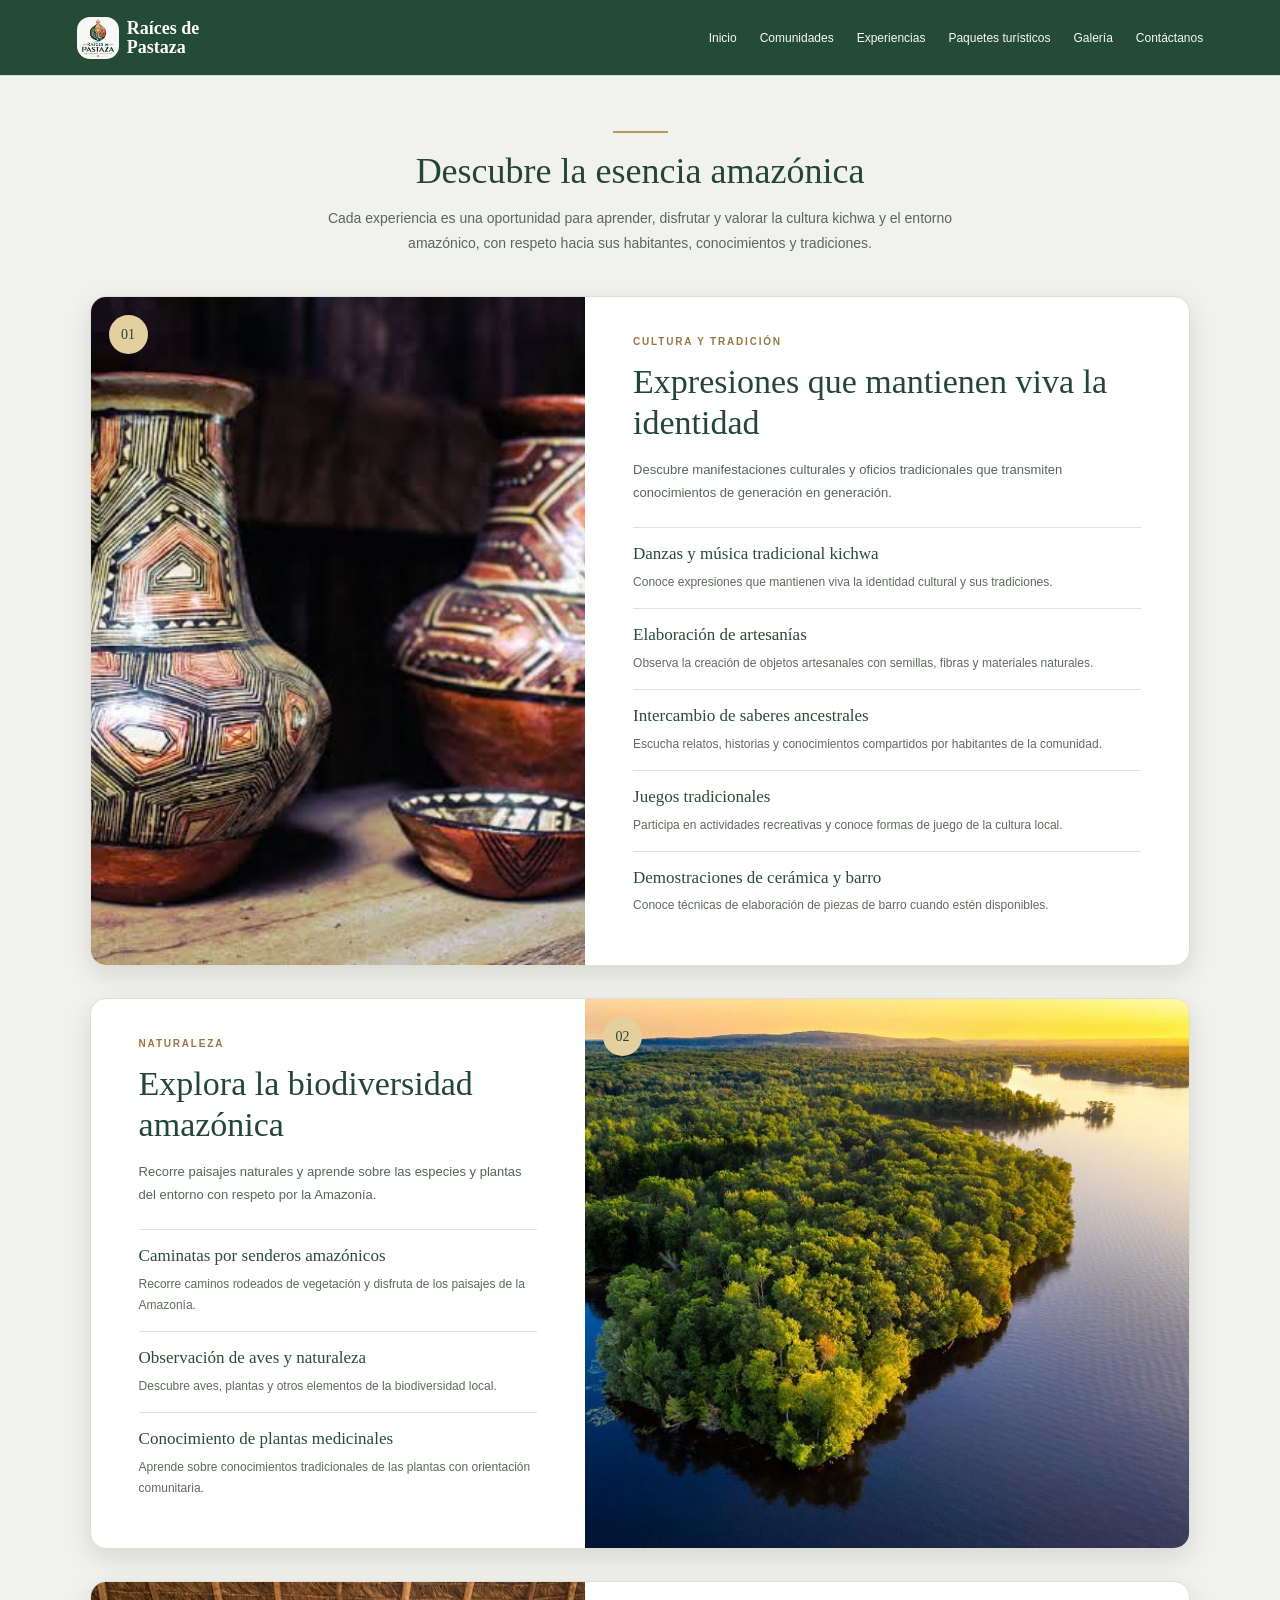
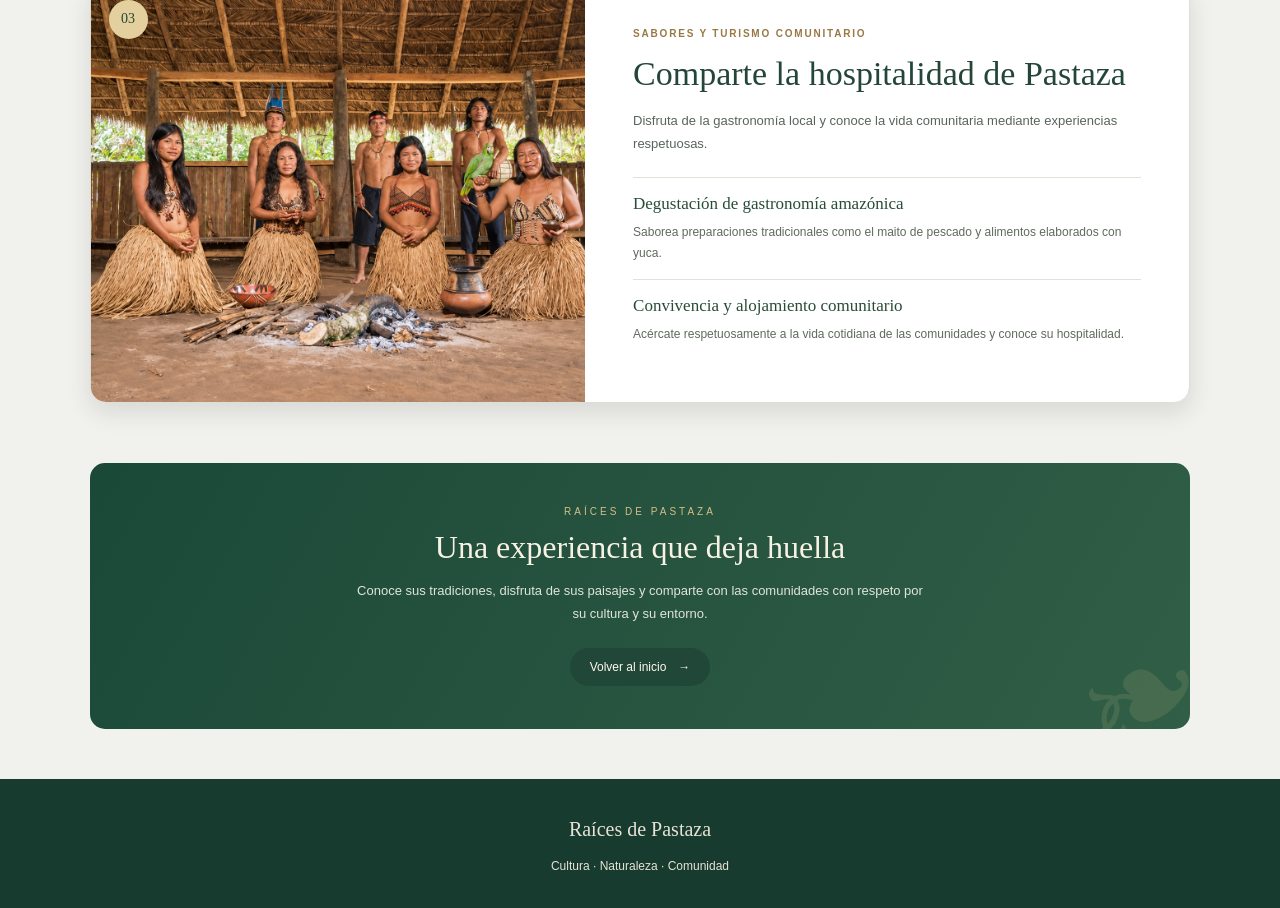
==== Experiencias.html @ 9f5f2a7f "Add files via upload" ====
<!DOCTYPE html>
<html lang="es">
<head>
    <meta charset="UTF-8">
    <meta name="viewport" content="width=device-width, initial-scale=1.0">
        <link rel="icon" type="image/png" href="img/logo de la campaña.jpg">

    <title>Experiencias | Raíces de Pastaza</title>

    <link rel="stylesheet" href="experiencias.css">
</head>

<body>

    <!-- NAVEGACIÓN -->
    <header class="navbar">
        <a href="#inicio" class="logo">
            <img src="img/logo de la campaña.jpg" class="logo-icon"></img>
            <span>Raíces de<br>Pastaza</span>
        </a>

        <nav class="menu">
            <a href="index.html">Inicio</a>
            <a href="Comunidades.html">Comunidades</a>
            <a href="Experiencias.html">Experiencias</a>
            <a href="PaquetesTuristicos.html">Paquetes turísticos</a>
            <a href="Galeria.html">Galería</a>
            <a href="Contactanos.html">Contáctanos</a>
        </nav>
    </header>


    <main>
        <!-- =========================
             PRESENTACIÓN
        ========================== -->
        <section class="intro-experiencias">

            <span class="linea-decorativa"></span>

            <h2>Descubre la esencia amazónica</h2>

            <p>
                Cada experiencia es una oportunidad para aprender,
                disfrutar y valorar la cultura kichwa y el entorno
                amazónico, con respeto hacia sus habitantes,
                conocimientos y tradiciones.
            </p>

        </section>


<!-- FICHAS DE EXPERIENCIAS: 3 BLOQUES -->
<section class="experiencias-grid" id="lista-experiencias">

    <!-- FICHA 1: CULTURA Y TRADICIÓN - imagen a la izquierda -->
    <article class="experiencia-card">
        <div class="experiencia-foto">
            <img src="img/experiencias para vivir pastaza(2).jpg"
                 alt="Danzas y música tradicional kichwa">
            <span class="experiencia-numero">01</span>
        </div>

        <div class="experiencia-contenido">
            <span class="experiencia-categoria">CULTURA Y TRADICIÓN</span>
            <h2>Expresiones que mantienen viva la identidad</h2>
            <p class="experiencia-resumen">
                Descubre manifestaciones culturales y oficios tradicionales
                que transmiten conocimientos de generación en generación.
            </p>

            <div class="actividad">
                <h3>Danzas y música tradicional kichwa</h3>
                <p>Conoce expresiones que mantienen viva la identidad cultural y sus tradiciones.</p>
            </div>

            <div class="actividad">
                <h3>Elaboración de artesanías</h3>
                <p>Observa la creación de objetos artesanales con semillas, fibras y materiales naturales.</p>
            </div>

            <div class="actividad">
                <h3>Intercambio de saberes ancestrales</h3>
                <p>Escucha relatos, historias y conocimientos compartidos por habitantes de la comunidad.</p>
            </div>

            <div class="actividad">
                <h3>Juegos tradicionales</h3>
                <p>Participa en actividades recreativas y conoce formas de juego de la cultura local.</p>
            </div>

            <div class="actividad">
                <h3>Demostraciones de cerámica y barro</h3>
                <p>Conoce técnicas de elaboración de piezas de barro cuando estén disponibles.</p>
            </div>
        </div>
    </article>


    <!-- FICHA 2: NATURALEZA - imagen a la derecha -->
    <article class="experiencia-card experiencia-invertida">
        <div class="experiencia-foto">
            <img src="img/rio.jpeg"
                 alt="Sendero rodeado de vegetación amazónica">
            <span class="experiencia-numero">02</span>
        </div>

        <div class="experiencia-contenido">
            <span class="experiencia-categoria">NATURALEZA</span>
            <h2>Explora la biodiversidad amazónica</h2>
            <p class="experiencia-resumen">
                Recorre paisajes naturales y aprende sobre las especies
                y plantas del entorno con respeto por la Amazonía.
            </p>

            <div class="actividad">
                <h3>Caminatas por senderos amazónicos</h3>
                <p>Recorre caminos rodeados de vegetación y disfruta de los paisajes de la Amazonía.</p>
            </div>

            <div class="actividad">
                <h3>Observación de aves y naturaleza</h3>
                <p>Descubre aves, plantas y otros elementos de la biodiversidad local.</p>
            </div>

            <div class="actividad">
                <h3>Conocimiento de plantas medicinales</h3>
                <p>Aprende sobre conocimientos tradicionales de las plantas con orientación comunitaria.</p>
            </div>
        </div>
    </article>


    <!-- FICHA 3: SABORES Y CONVIVENCIA - imagen a la izquierda -->
    <article class="experiencia-card">
        <div class="experiencia-foto">
            <img src="img/Retrato ceremonial en una palapa amazónica.png"
                 alt="Maito de pescado y gastronomía amazónica">
            <span class="experiencia-numero">03</span>
        </div>

        <div class="experiencia-contenido">
            <span class="experiencia-categoria">SABORES Y TURISMO COMUNITARIO</span>
            <h2>Comparte la hospitalidad de Pastaza</h2>
            <p class="experiencia-resumen">
                Disfruta de la gastronomía local y conoce la vida comunitaria
                mediante experiencias respetuosas.
            </p>

            <div class="actividad">
                <h3>Degustación de gastronomía amazónica</h3>
                <p>Saborea preparaciones tradicionales como el maito de pescado y alimentos elaborados con yuca.</p>
            </div>

            <div class="actividad">
                <h3>Convivencia y alojamiento comunitario</h3>
                <p>Acércate respetuosamente a la vida cotidiana de las comunidades y conoce su hospitalidad.</p>
            </div>
        </div>
    </article>

</section>



        <!-- =========================
             CIERRE DECORATIVO
        ========================== -->
        <section class="cierre-experiencias">

            <span class="cierre-hoja" aria-hidden="true">❧</span>

            <p class="cierre-etiqueta">
                RAÍCES DE PASTAZA
            </p>

            <h2>Una experiencia que deja huella</h2>

            <p>
                Conoce sus tradiciones, disfruta de sus paisajes
                y comparte con las comunidades con respeto
                por su cultura y su entorno.
            </p>


                <a href="index.html" class="btn-verde">
                    Volver al inicio <span>→</span>
                </a>

            </div>

        </section>

    </main>


    <!-- =========================
         PIE DE PÁGINA
    ========================== -->
    <footer class="footer">

        <a href="index.html" class="footer-logo">
            Raíces de Pastaza
        </a>

        <p>
            Cultura · Naturaleza · Comunidad
        </p>

    </footer>

</body>
</html>
---- experiencias.css ----
/* ===== ESTILOS GENERALES ===== */
* {
    margin: 0;
    padding: 0;
    box-sizing: border-box;
}

html {
    scroll-behavior: smooth;
}

body {
    font-family: Arial, Helvetica, sans-serif;
    color: #233e32;
    background: #f1f1ed;
}

a {
    text-decoration: none;
    color: inherit;
}

img {
    display: block;
    max-width: 100%;
}

/* ===== NAVEGACIÓN ===== */
.navbar {
    min-height: 76px;
    padding: 12px 6%;
    display: flex;
    align-items: center;
    justify-content: space-between;
    gap: 20px;
    color: white;
    background-color: #234b35;
    border-bottom: 1px solid #d8d8c9;
}

.logo {
    display: flex;
    align-items: center;
    gap: 8px;
    flex-shrink: 0;
    font-family: Georgia, serif;
    font-size: 18px;
    font-weight: bold;
    line-height: 1.05;
}

.logo-icon {
    width: 42px;
    height: 42px;
    border-radius: 13px;
    background: #183d32;
    display: grid;
    place-items: center;
    color: white;
    font-size: 18px;
}

.menu {
    display: flex;
    align-items: center;
    justify-content: center;
    gap: 23px;
}

.menu a {
    color: #fafafa;
    font-size: 12px;
    transition: color 0.3s;
}

.menu a:hover {
    color: #d8bd86;
}

.btn-reserva {
    padding: 12px 20px;
    border-radius: 30px;
    background: #183d32;
    color: #fffaf0;
    font-size: 11px;
    white-space: nowrap;
    transition: background 0.3s;
}

.btn-reserva:hover,
.btn-verde:hover {
    background: #38634d;
}

/* ===== INTRODUCCIÓN ===== */
.intro-experiencias {
    max-width: 850px;
    margin: 0 auto;
    padding: 55px 25px 40px;
    text-align: center;
}

.linea-decorativa {
    display: block;
    width: 55px;
    height: 2px;
    margin: 0 auto 17px;
    background: #b79a60;
}

.intro-experiencias h2 {
    margin-bottom: 14px;
    font-family: Georgia, serif;
    font-size: clamp(27px, 4vw, 36px);
    font-weight: normal;
    color: #244638;
}

.intro-experiencias p {
    max-width: 680px;
    margin: 0 auto;
    color: #596858;
    font-size: 14px;
    line-height: 1.8;
}

/* ===== FICHAS: TRES BLOQUES ALTERNADOS ===== */
.experiencias-grid {
    display: flex;
    flex-direction: column;
    gap: 32px;
    padding: 0 7% 60px;
}

.experiencia-card {
    display: grid;
    grid-template-columns: minmax(0, 0.9fr) minmax(0, 1.1fr);
    align-items: stretch;
    min-width: 0;
    overflow: hidden;
    background: #fff;
    border: 1px solid #deded8;
    border-radius: 16px;
    box-shadow: 0 9px 25px rgba(35, 55, 40, 0.13);
    transition: transform 0.25s ease, box-shadow 0.25s ease;
}

.experiencia-card:hover {
    transform: translateY(-4px);
    box-shadow: 0 14px 30px rgba(35, 55, 40, 0.18);
}

/* En la segunda ficha, la imagen pasa al lado derecho */
.experiencia-invertida .experiencia-foto {
    order: 2;
}

.experiencia-invertida .experiencia-contenido {
    order: 1;
}

/* ===== IMÁGENES ===== */
.experiencia-foto {
    position: relative;
    min-height: 100%;
    overflow: hidden;
    background: #dce3d5;
}

.experiencia-foto img {
    width: 100%;
    height: 100%;
    min-height: 420px;
    object-fit: cover;
    transition: transform 0.4s ease;
}

.experiencia-card:hover .experiencia-foto img {
    transform: scale(1.04);
}

.experiencia-numero {
    position: absolute;
    top: 18px;
    left: 18px;
    display: grid;
    place-items: center;
    width: 39px;
    height: 39px;
    border-radius: 50%;
    background: #e4cf9e;
    color: #234637;
    font-family: Georgia, serif;
    font-size: 14px;
}

/* ===== CONTENIDO ===== */
.experiencia-contenido {
    padding: 34px clamp(24px, 4vw, 48px);
    align-self: center;
}

.experiencia-categoria {
    display: inline-block;
    margin-bottom: 12px;
    color: #987844;
    font-size: 10px;
    font-weight: bold;
    letter-spacing: 1.8px;
    line-height: 1.6;
}

.experiencia-contenido h2 {
    margin-bottom: 14px;
    color: #244638;
    font-family: Georgia, serif;
    font-size: clamp(25px, 2.7vw, 34px);
    font-weight: normal;
    line-height: 1.2;
}

.experiencia-resumen {
    margin-bottom: 22px;
    color: #59645a;
    font-size: 13px;
    line-height: 1.8;
}

/* Actividades dentro de cada ficha */
.actividad {
    padding: 15px 0;
    border-top: 1px solid #e1e1d7;
}

.actividad h3 {
    margin-bottom: 6px;
    color: #294c39;
    font-family: Georgia, serif;
    font-size: 17px;
    font-weight: normal;
    line-height: 1.35;
}

.actividad p {
    color: #606a5e;
    font-size: 12px;
    line-height: 1.75;
}

/* ===== CIERRE ===== */
.cierre-experiencias {
    position: relative;
    overflow: hidden;
    margin: 0 7% 50px;
    padding: 43px 25px;
    border-radius: 15px;
    background: linear-gradient(120deg, #1b4938, #315e46);
    color: #f8f2e5;
    text-align: center;
}

.cierre-hoja {
    position: absolute;
    right: -15px;
    bottom: -55px;
    color: rgba(222, 198, 146, 0.13);
    font-family: Georgia, serif;
    font-size: 150px;
    transform: rotate(-30deg);
    pointer-events: none;
}

.cierre-etiqueta {
    margin-bottom: 12px;
    color: #d8bd86;
    font-size: 10px;
    letter-spacing: 3px;
}

.cierre-experiencias h2 {
    margin-bottom: 13px;
    font-family: Georgia, serif;
    font-size: clamp(25px, 4vw, 32px);
    font-weight: normal;
}

.cierre-experiencias > p:not(.cierre-etiqueta) {
    max-width: 570px;
    margin: 0 auto 23px;
    color: #e0e5d8;
    font-size: 13px;
    line-height: 1.8;
}

.cierre-botones {
    display: flex;
    justify-content: center;
    flex-wrap: wrap;
    gap: 12px;
}

.btn-contorno,
.btn-verde {
    display: inline-flex;
    align-items: center;
    justify-content: center;
    gap: 12px;
    padding: 12px 20px;
    border-radius: 30px;
    font-size: 12px;
    transition: background 0.3s, transform 0.3s;
}

.btn-contorno {
    border: 1px solid #d8bd86;
    color: #f8f2e5;
}

.btn-contorno:hover {
    background: rgba(255, 255, 255, 0.1);
    transform: translateY(-2px);
}

.btn-verde {
    background: #214738;
    color: #fffaf0;
}

.btn-verde:hover {
    transform: translateY(-2px);
}

/* ===== PIE DE PÁGINA ===== */
.footer {
    padding: 30px 15px;
    background: #173b2e;
    color: #e7e3d6;
    text-align: center;
    font-size: 12px;
    line-height: 2;
}

.footer-logo {
    display: block;
    margin-bottom: 5px;
    font-family: Georgia, serif;
    font-size: 20px;
}

.footer a:last-child {
    display: inline-block;
    margin-top: 8px;
    color: #d7bd87;
}

/* ===== TABLET ===== */
@media (max-width: 950px) {
    .navbar {
        flex-wrap: wrap;
    }

    .menu {
        order: 3;
        width: 100%;
        justify-content: center;
        flex-wrap: wrap;
        padding-top: 8px;
    }

    .experiencias-grid {
        padding-right: 5%;
        padding-left: 5%;
    }

    .experiencia-card {
        grid-template-columns: minmax(0, 0.85fr) minmax(0, 1.15fr);
    }

    .experiencia-contenido {
        padding: 28px;
    }

    .experiencia-foto img {
        min-height: 460px;
    }
}

/* ===== CELULAR ===== */
@media (max-width: 650px) {
    .navbar {
        padding: 12px 5%;
    }

    .menu {
        justify-content: flex-start;
        gap: 13px;
    }

    .menu a {
        font-size: 11px;
    }

    .btn-reserva {
        padding: 10px 14px;
    }

    .intro-experiencias {
        padding: 38px 7% 30px;
    }

    .experiencias-grid {
        gap: 23px;
        padding: 0 5% 38px;
    }

    .experiencia-card {
        display: flex;
        flex-direction: column;
    }

    /* En móvil, todas las imágenes quedan arriba */
    .experiencia-invertida .experiencia-foto,
    .experiencia-invertida .experiencia-contenido {
        order: initial;
    }

    .experiencia-foto {
        height: 230px;
        min-height: 0;
    }

    .experiencia-foto img {
        height: 230px;
        min-height: 0;
    }

    .experiencia-contenido {
        padding: 24px;
    }

    .experiencia-contenido h2 {
        font-size: 27px;
    }

    .cierre-experiencias {
        margin: 0 5% 35px;
        padding: 33px 20px;
    }

    .cierre-botones {
        flex-direction: column;
        align-items: stretch;
    }
}

/* ===== ENCABEZADO COMPACTO EN CELULARES ===== */
@media (max-width: 600px) {
    .navbar {
        min-height: 70px;
        padding: 10px 18px;
        justify-content: flex-start;
    }

    /* Ocultar los enlaces de navegación */
    .navbar .menu {
        display: none;
    }

    /* Ocultar el botón de reserva */
    .navbar .btn-reserva {
        display: none;
    }

    /* Mantener visible el logo y el nombre */
    .navbar .logo {
        display: flex;
        align-items: center;
        font-size: 16px;
    }

    .navbar .logo-icon {
        width: 42px;
        height: 42px;
    }
}
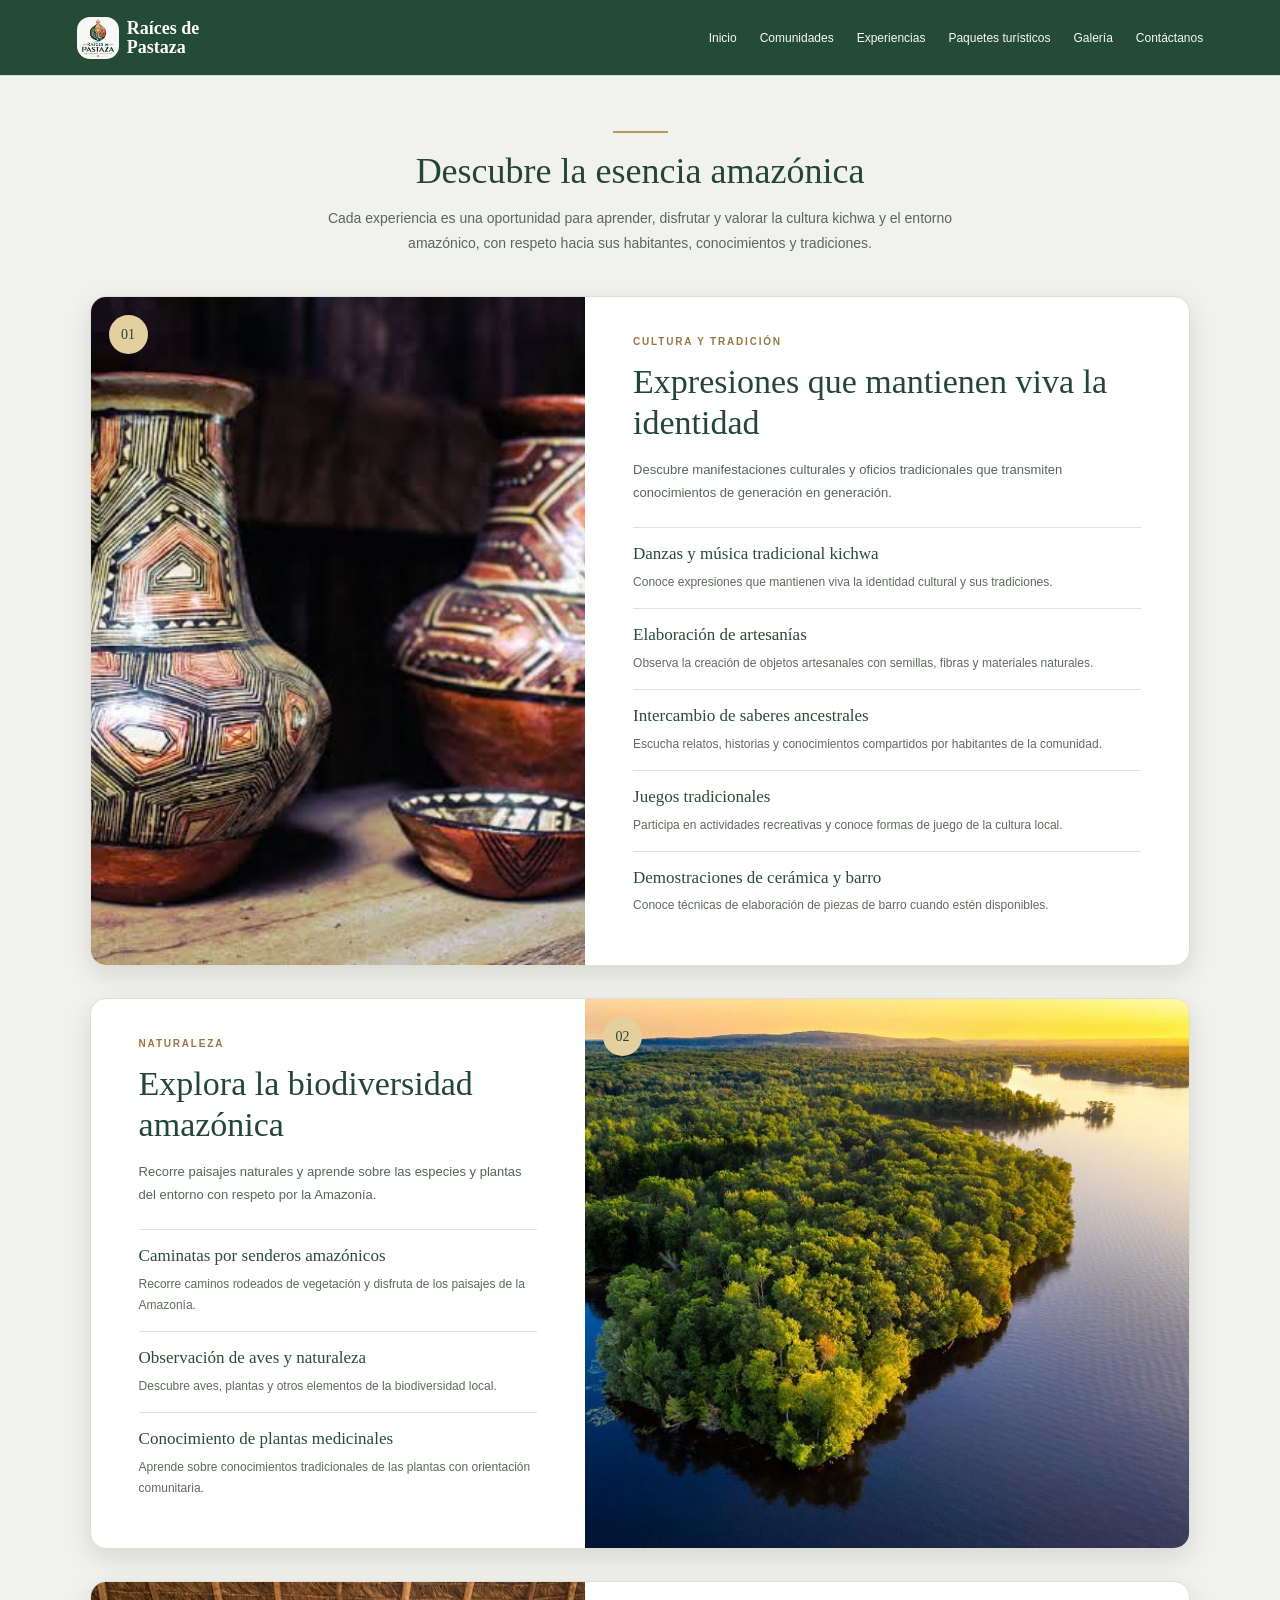
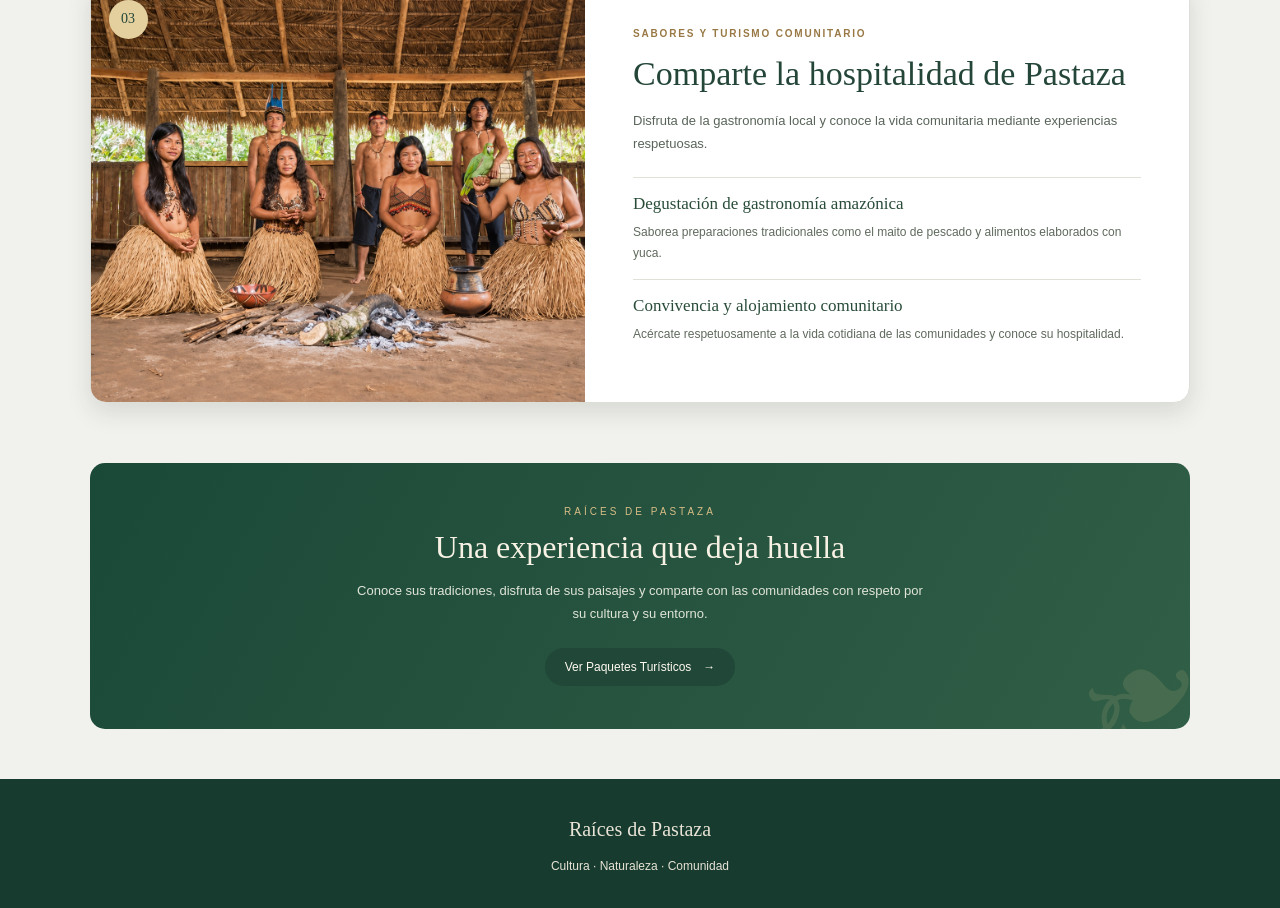
==== commit 6a8a158d: "Add files via upload" ====
--- a/Experiencias.html
+++ b/Experiencias.html
@@ -183,8 +183,8 @@
             </p>
 
 
-                <a href="index.html" class="btn-verde">
-                    Volver al inicio <span>→</span>
+                <a href="PaquetesTuristicos.html" class="btn-verde">
+                    Ver Paquetes Turísticos <span>→</span>
                 </a>
 
             </div>
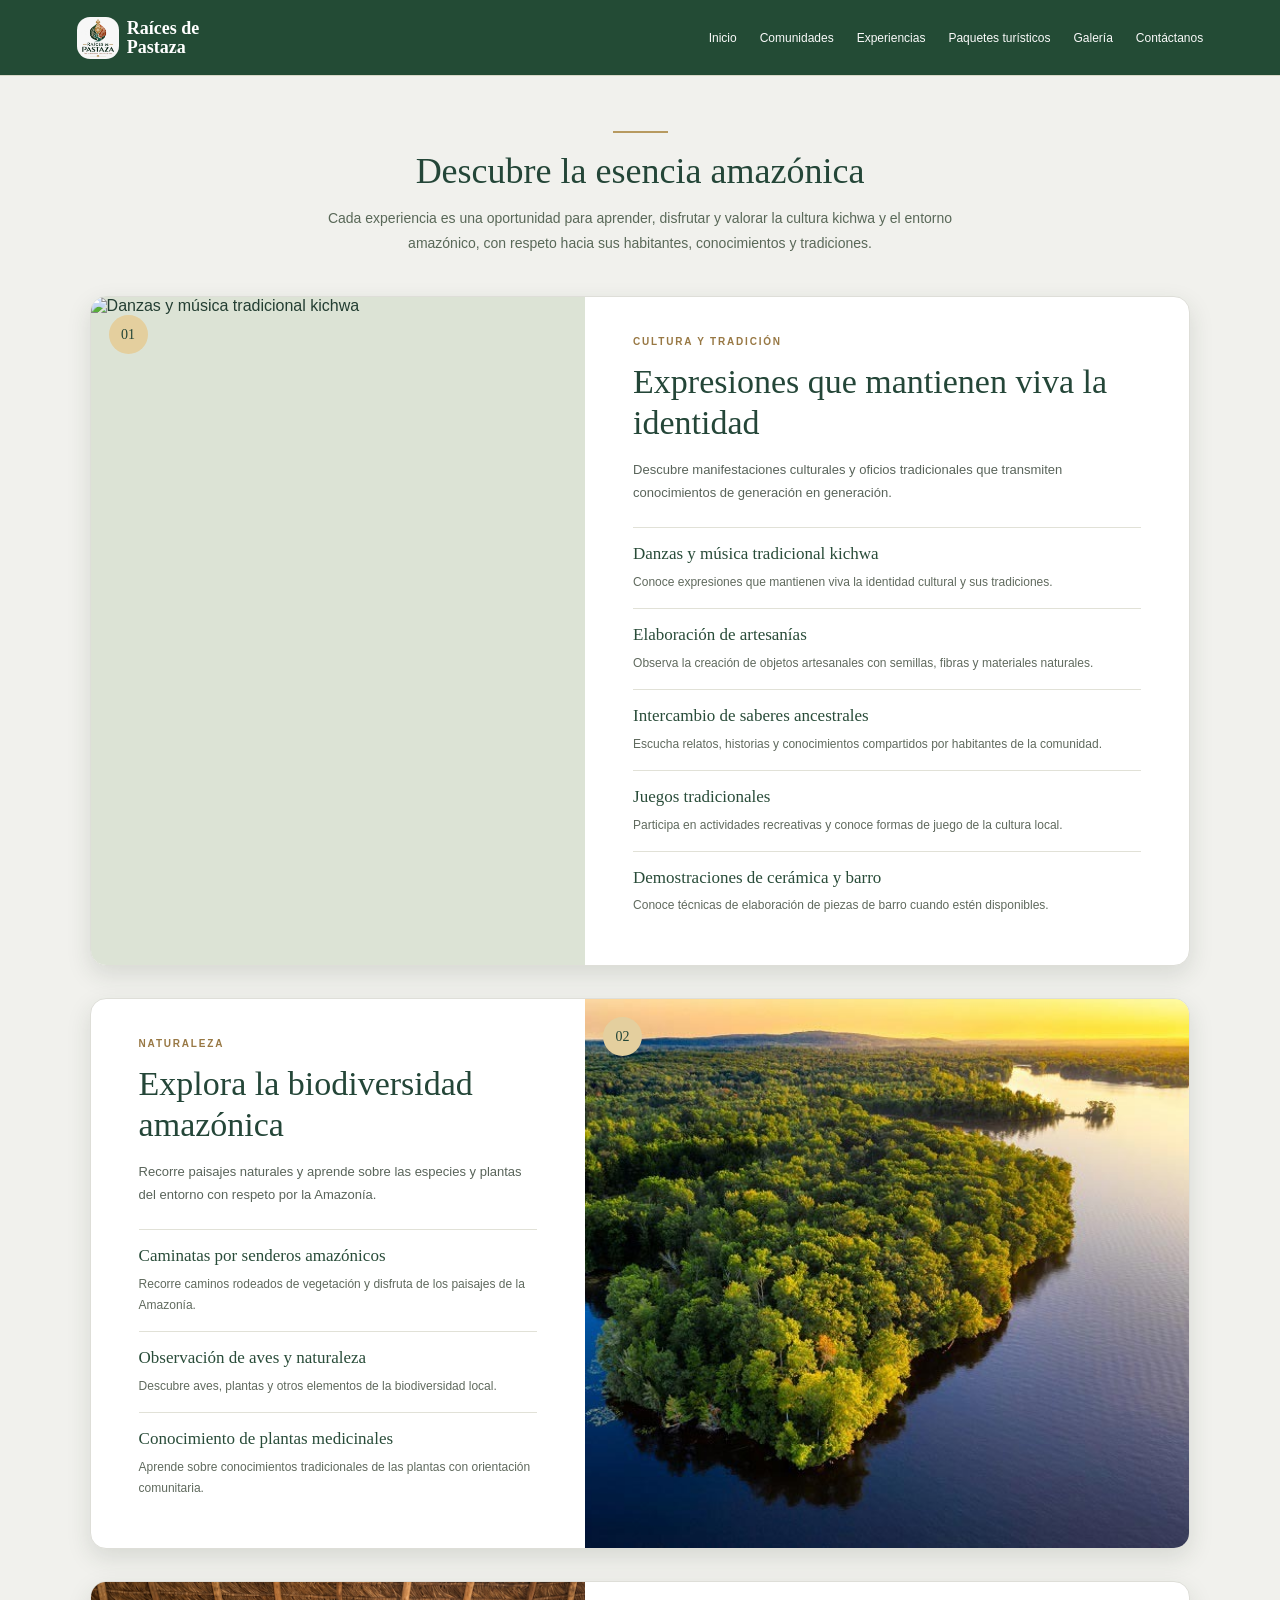
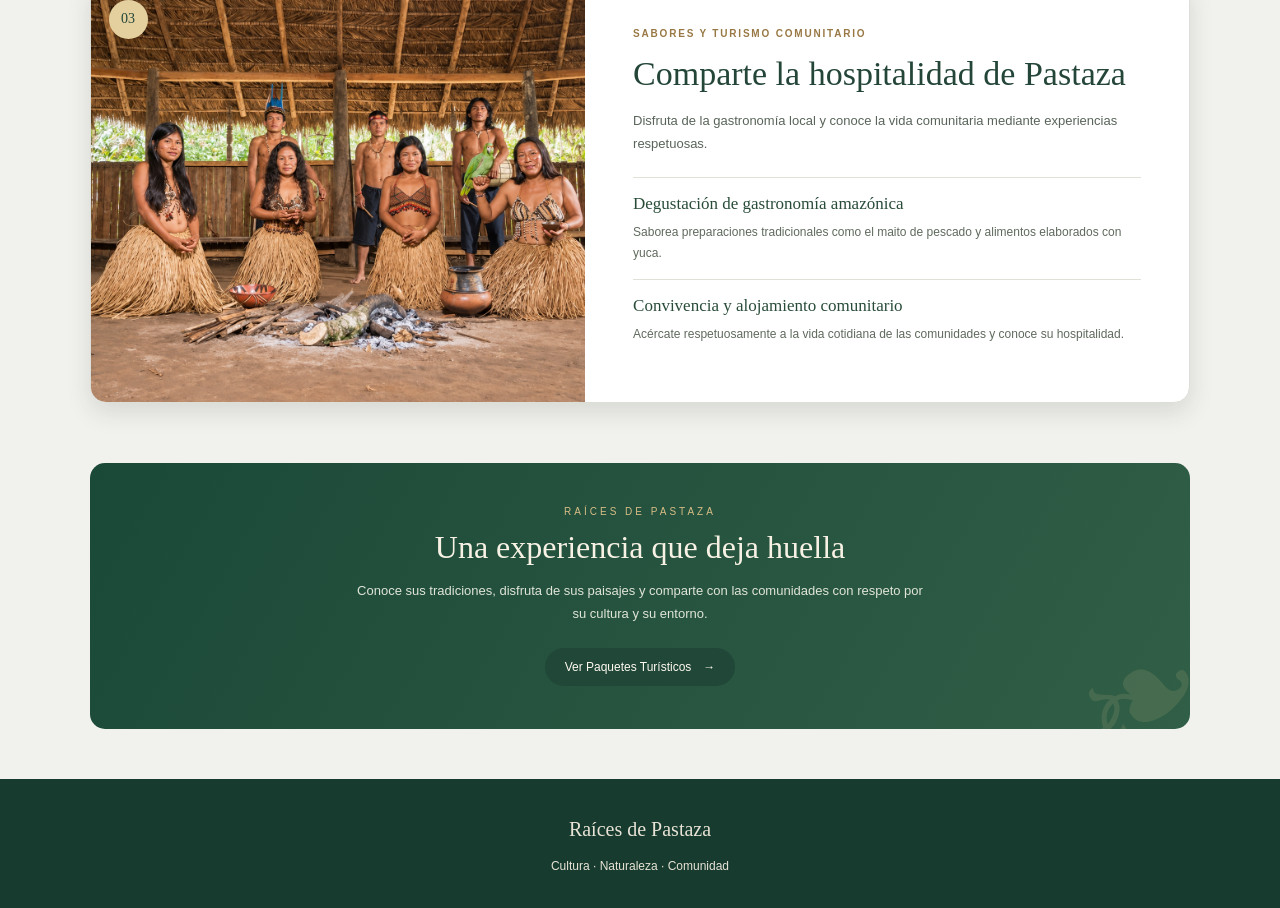
==== commit 0a47ebf6: "Add files via upload" ====
--- a/Experiencias.html
+++ b/Experiencias.html
@@ -56,7 +56,7 @@
     <!-- FICHA 1: CULTURA Y TRADICIÓN - imagen a la izquierda -->
     <article class="experiencia-card">
         <div class="experiencia-foto">
-            <img src="img/experiencias para vivir pastaza(2).jpg"
+            <img src="img/Artesano indígena pintando cerámicas tradicionales.png"
                  alt="Danzas y música tradicional kichwa">
             <span class="experiencia-numero">01</span>
         </div>
